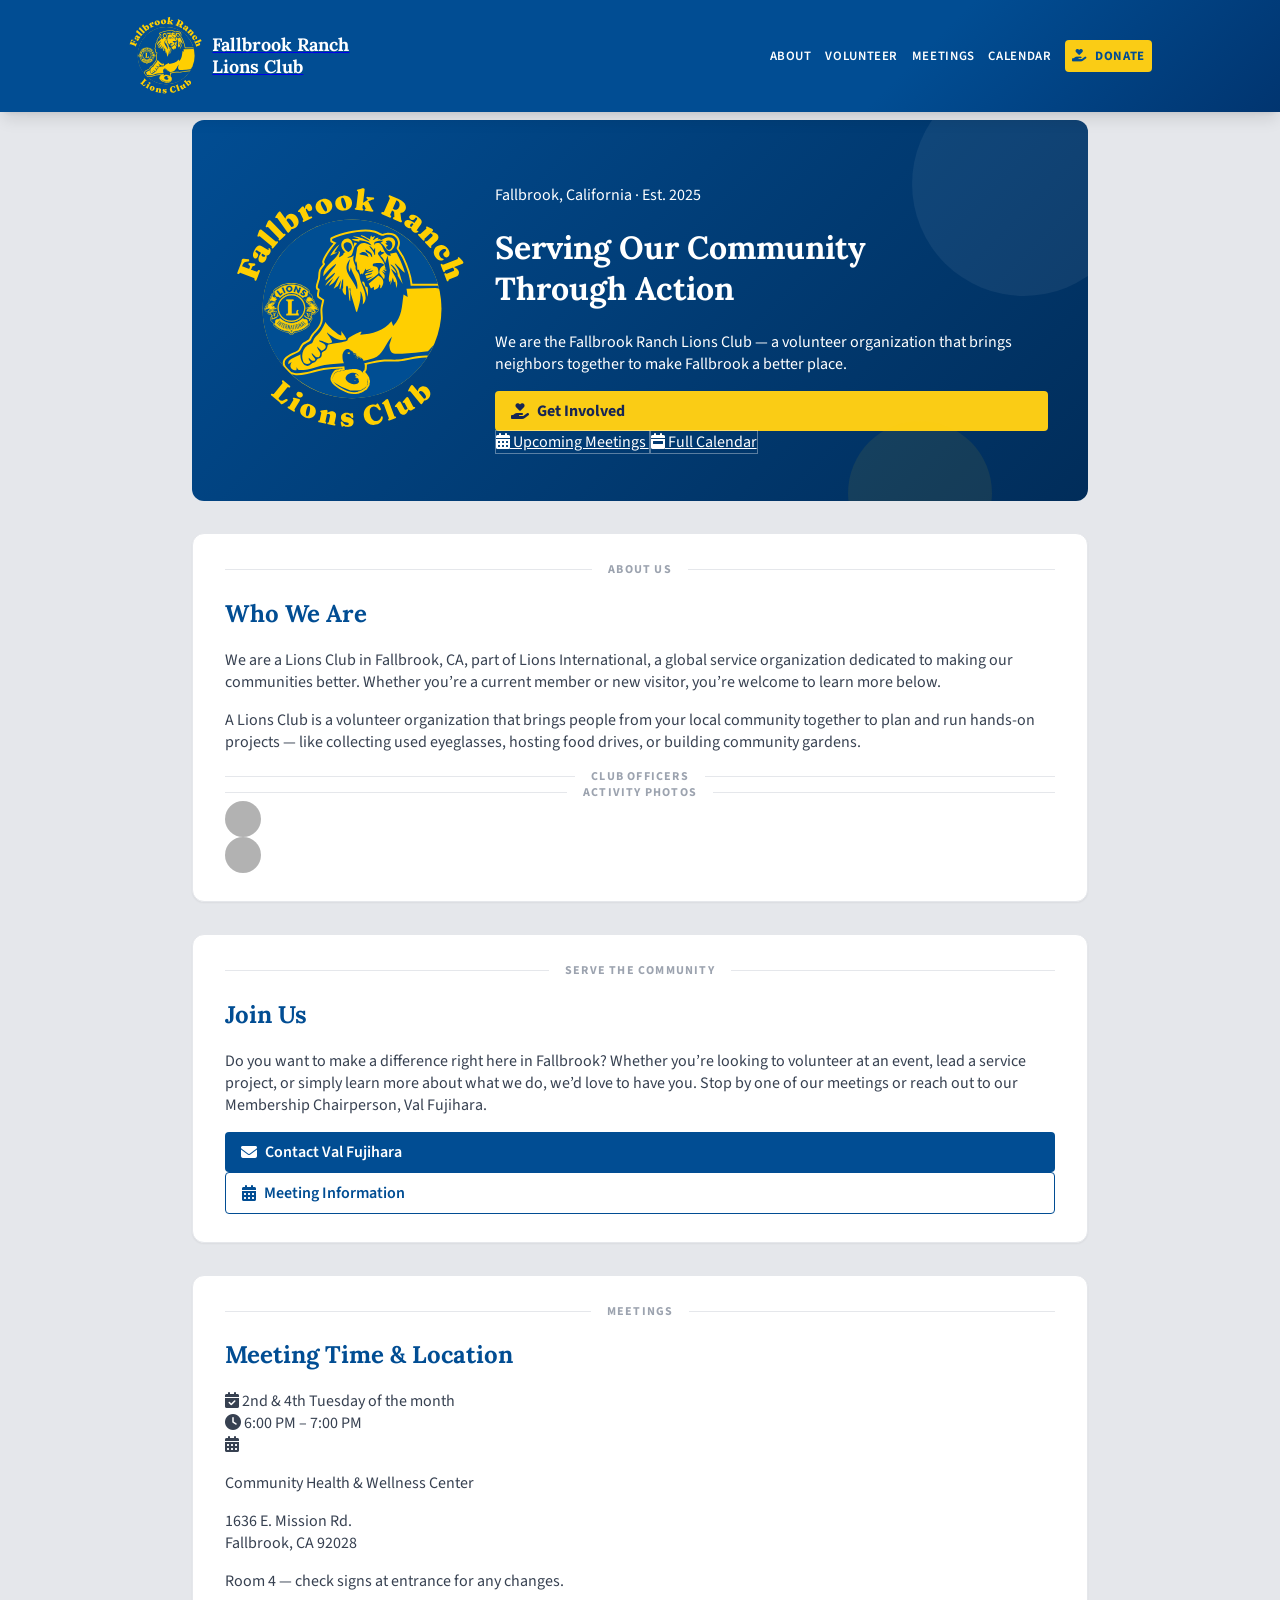
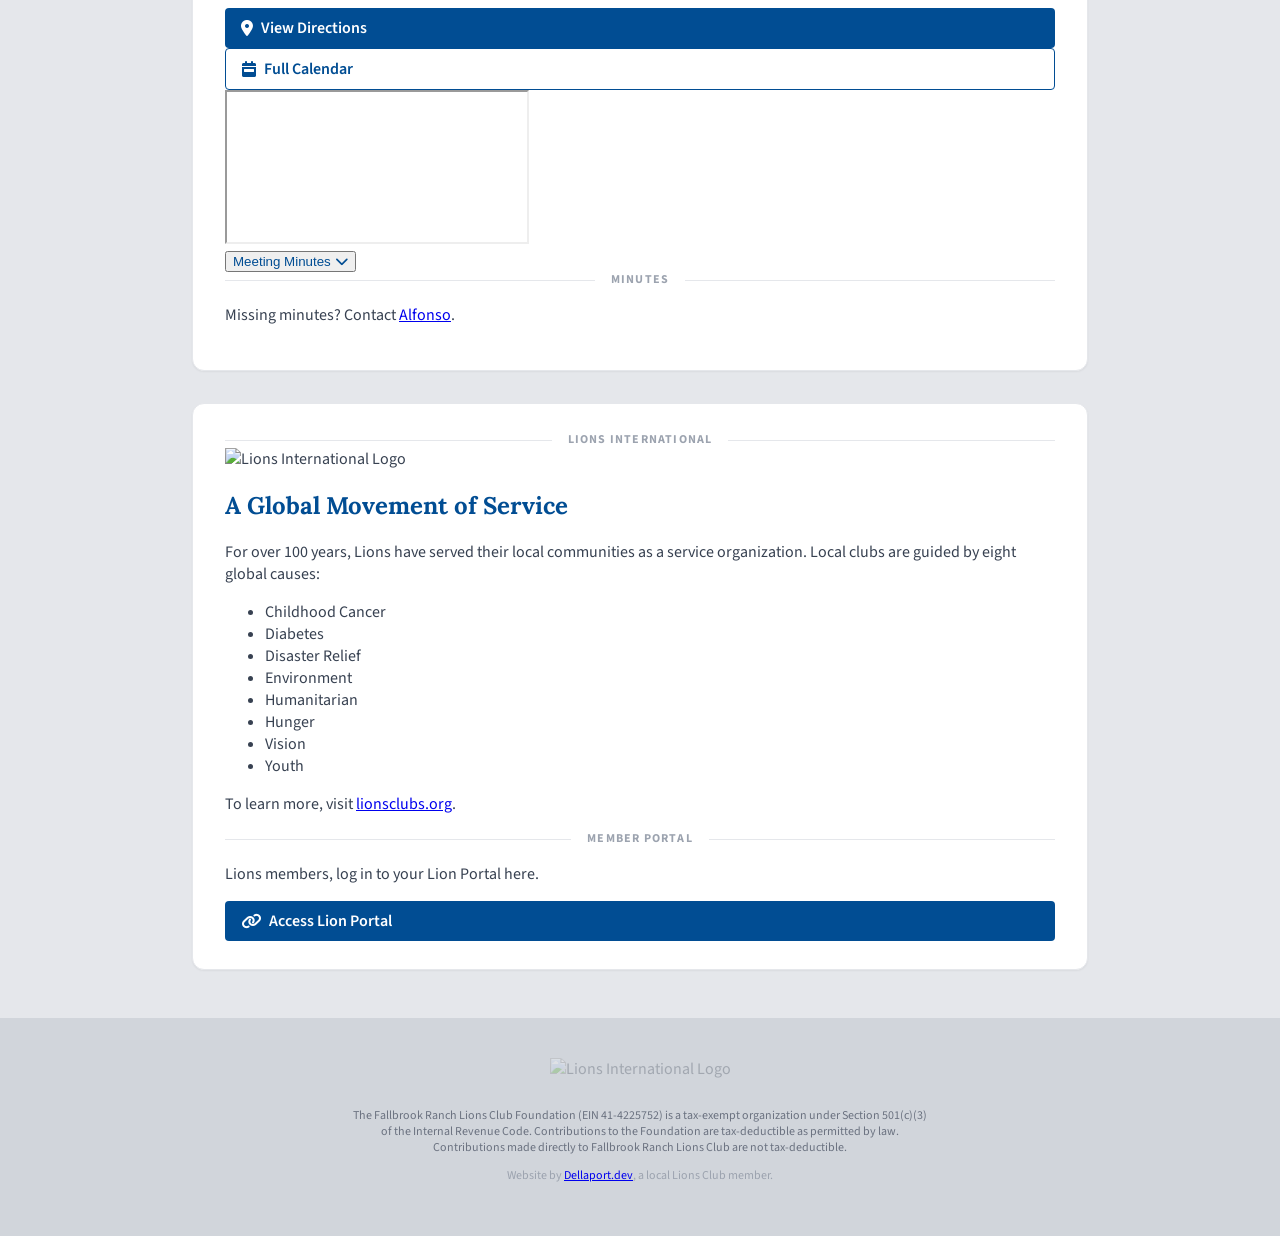
==== index.html @ a1991b21 "Fixing issue with officers and adding our logo" ====
<!DOCTYPE html>
<html lang="en">

<head>
	<meta charset="UTF-8">
	<meta name="viewport" content="width=device-width, initial-scale=1.0">

	<title>Fallbrook Ranch Lions Club</title>
	<meta name="description"
		content="The Fallbrook Ranch Lions Club is a volunteer organization local to Fallbrook, CA and a part of Lions International.">
	<meta name="author" content="Fallbrook Ranch Lions Club">

	<meta property="og:title" content="Fallbrook Ranch Lions Club">
	<meta property="og:description"
		content="The Fallbrook Ranch Lions Club is a volunteer organization local to Fallbrook, CA and a part of Lions International.">
	<meta property="og:image" content="https://fallbrooklions.org/images/logo/lionlogo_1500.png">
	<meta property="og:url" content="https://fallbrooklions.org">
	<meta property="og:type" content="website">

	<meta name="twitter:card" content="summary_large_image">
	<meta name="twitter:title" content="Fallbrook Ranch Lions Club">
	<meta name="twitter:description"
		content="The Fallbrook Ranch Lions Club is a volunteer organization local to Fallbrook, CA and a part of Lions International.">
	<meta name="twitter:image" content="https://fallbrooklions.org/images/logo/lionlogo_1500.png">

	<script type="application/ld+json">
		{
			"@context":"https://schema.org",
			"@type":"Organization",
			"name":"Fallbrook Ranch Lions Club",
			"url":"https://fallbrooklions.org",
			"logo":"https://fallbrooklions.org/images/logo/lionlogo_1500.png"
		}
	</script>

	<link href="https://fallbrooklions.org/favicon.ico" rel="shortcut icon" type="image/x-icon" />

	<link rel="preload" href="./src/tailwind.min.css" as="style" />
	<link rel="stylesheet" href="./src/tailwind.min.css" media="all" />
	<link rel="stylesheet" href="./src/stylesheet.css" media="all" />

	<link rel="stylesheet" href="https://cdnjs.cloudflare.com/ajax/libs/font-awesome/6.6.0/css/all.min.css"
		integrity="sha512-Kc323vGBEqzTmouAECnVceyQqyqdsSiqLQISBL29aUW4U/M7pSPA/gEUZQqv1cwx4OnYxTxve5UMg5GT6L4JJg=="
		crossorigin="anonymous" referrerpolicy="no-referrer" />

	<link rel="preconnect" href="https://fonts.googleapis.com">
	<link rel="preconnect" href="https://fonts.gstatic.com" crossorigin>
	<link
		href="https://fonts.googleapis.com/css2?family=Lora:wght@600;700&family=Source+Sans+3:wght@400;600&display=swap"
		rel="stylesheet">

	<link rel="stylesheet" href="./src/swiper-bundle.min.css" />
	<script src="./src/swiper-bundle.min.js" defer></script>
	<script data-goatcounter="https://lionsclub.goatcounter.com/count" async src="https://gc.zgo.at/count.js"></script>


	<script src="./src/site.js" defer></script>
	<script src="./src/data.js" defer></script>
	<script src="./src/scripts.js" defer></script>
	<script>
		window.addEventListener('DOMContentLoaded', function () {
			if (typeof datesByYear !== 'undefined') {
				var future2026 = [
					"04-28", "05-12", "05-26", "06-09", "06-23",
					"07-14", "07-28", "08-11", "08-25",
					"09-08", "09-22", "10-13", "10-27", "11-17"
				];
				if (!datesByYear[2026]) datesByYear[2026] = [];
				future2026.forEach(function (d) {
					if (datesByYear[2026].indexOf(d) === -1) datesByYear[2026].push(d);
				});
				datesByYear[2026].sort();
				if (typeof renderNextMeetingDate === 'function') renderNextMeetingDate();
			}
		});
	</script>

</head>

<body class="site-body" id="top">
	<a href="#main" class="skip-link">Skip to main content</a>

	<!-- NAV -->
	<nav class="site-nav nav-gradient" role="navigation" aria-label="Main Navigation">
		<input type="checkbox" id="nav-check" />
		<div class="site-nav-inner">
			<div class="site-nav-row">
				<a href="./index.html#top" class="site-brand">
					<img src="./images/logo/FRLC AvocadoLion-blue and gold.svg" alt="Lions International Logo"
						class="site-brand-logo" fetchpriority="high" />
					<span class="brand-title">Fallbrook Ranch<br>Lions Club</span>
				</a>

				<label for="nav-check" class="nav-menu-button">
					<i class="fa-solid fa-bars text-xl"></i>
				</label>

				<ul class="nav-links">
					<li><a href="./index.html#about" class="nav-link">About</a></li>
					<li><a href="./index.html#volunteer" class="nav-link">Volunteer</a></li>
					<li><a href="./index.html#meetings" class="nav-link">Meetings</a></li>
					<li><a href="./calendar.html" class="nav-link">Calendar</a></li>
					<li>
						<a href="./donate.html" class="nav-donate">
							<i class="fa-solid fa-hand-holding-heart"></i> Donate
						</a>
					</li>
				</ul>
			</div>

			<!-- Mobile dropdown -->
			<div class="nav-mobile">
				<ul class="nav-mobile-list">
					<li><a href="./index.html#about" class="nav-mobile-link">About</a></li>
					<li><a href="./index.html#volunteer" class="nav-mobile-link">Volunteer</a></li>
					<li><a href="./index.html#meetings" class="nav-mobile-link">Meetings</a></li>
					<li><a href="./calendar.html" class="nav-mobile-link">Calendar</a></li>
					<li>
						<a href="./donate.html" class="nav-donate nav-donate-mobile">
							<i class="fa-solid fa-hand-holding-heart"></i> Donate
						</a>
					</li>
				</ul>
			</div>
		</div>
	</nav>


	<main id="main" class="home-main" role="main" tabindex="-1">
		<div class="page-shell">

			<!-- Dynamic announcements -->
			<div id="announcements"></div>

			<!-- HERO -->
			<div class="home-hero-panel hero-gradient">
				<div class="hero-circle"></div>
				<div class="hero-circle-sm"></div>
				<img src="./images/logo/FRLC AvocadoLion-blue and gold.svg" alt="Fallbrook Ranch Lions Club Logo" class="opacity-90 relative z-10" style="max-height:250px;"/>
				<div class="relative z-10">
					<p class="text-xs font-bold uppercase tracking-widest text-white mb-2">Fallbrook, California
						&middot; Est. 2025</p>
					<h1 class="text-3xl md:text-4xl font-bold text-white leading-tight mb-3">Serving Our
						Community<br>Through Action</h1>
					<p class="text-blue-200 text-md leading-relaxed max-w-sm mx-auto md:mx-0">We are the Fallbrook Ranch
						Lions Club &mdash; a volunteer organization that brings neighbors together to make Fallbrook a
						better place.</p>
					<div class="flex flex-wrap justify-center md:justify-start gap-3 mt-6">
						<a href="#volunteer" class="btn-primary">
							<i class="fa-solid fa-hand-holding-heart"></i> Get Involved
						</a>
						<a href="#meetings"
							class="btn-ghost inline-flex items-center gap-2 bg-transparent text-md font-semibold px-4 py-2 rounded transition-colors">
							<i class="fa-solid fa-calendar-days"></i> Upcoming Meetings
						</a>
						<a href="./calendar.html"
							class="btn-ghost inline-flex items-center gap-2 bg-transparent text-md font-semibold px-4 py-2 rounded transition-colors">
							<i class="fa-solid fa-calendar-week"></i> Full Calendar
						</a>
					</div>
				</div>
			</div>

			<!-- ABOUT -->
			<section id="about" class="section-card" aria-label="About the Fallbrook Ranch Lions Club">
				<div class="divider mb-5"><span class="divider-label">About Us</span></div>

				<h2 class="text-2xl font-bold text-navy mb-3">Who We Are</h2>
				<p class="text-md leading-relaxed text-gray-600 mb-3 text-md">We are a Lions Club in Fallbrook, CA, part
					of Lions International, a global service organization dedicated to making our communities better.
					Whether you&rsquo;re a current member or new visitor, you&rsquo;re welcome to learn more below.</p>
				<p class="text-md leading-relaxed text-gray-600 text-md">A Lions Club is a volunteer organization that
					brings people from your local community together to plan and run hands-on projects &mdash; like
					collecting used eyeglasses, hosting food drives, or building community gardens.</p>

				<div class="divider mt-8 mb-5"><span class="divider-label">Club Officers</span></div>
				<div class="grid grid-cols-2 sm:grid-cols-3 gap-4" id="members"></div>

				<div class="divider mt-8 mb-5"><span class="divider-label">Activity Photos</span></div>
				<section id="gallery" class="relative">
					<div class="mx-4">
						<div class="swiper-container relative rounded-lg overflow-hidden bg-gray-900">
							<div class="swiper-wrapper" id="activity-photos"></div>
							<div class="swiper-button-prev" aria-label="Previous slide"></div>
							<div class="swiper-button-next" aria-label="Next slide"></div>
						</div>
						<div class="swiper-pagination py-3"></div>
					</div>
				</section>
			</section>

			<!-- VOLUNTEER -->
			<section id="volunteer" class="section-card" aria-label="Join our community, or seek ways to volunteer">
				<div class="divider mb-5"><span class="divider-label">Serve the Community</span></div>

				<h2 class="text-2xl font-bold text-navy mb-3">Join Us</h2>
				<p class="text-md leading-relaxed text-gray-600 mb-5">Do you want to make a difference right here in
					Fallbrook? Whether you&rsquo;re looking to volunteer at an event, lead a service project, or simply
					learn more about what we do, we&rsquo;d love to have you. Stop by one of our meetings or reach out
					to our Membership Chairperson, Val Fujihara.</p>

				<div class="flex flex-wrap gap-3">
					<a onclick="mailTo('Val Fujihara')" href="#" class="btn-navy site-link-button">
						<i class="fa-solid fa-envelope"></i> Contact Val Fujihara
					</a>
					<a href="#meetings" class="btn-outline-navy">
						<i class="fa-solid fa-calendar-days"></i> Meeting Information
					</a>
				</div>
			</section>

			<!-- MEETINGS -->
			<section id="meetings" class="section-card" aria-label="Meeting time, location, and minutes">
				<div class="divider mb-5"><span class="divider-label">Meetings</span></div>

				<h2 class="text-2xl font-bold text-navy mb-4">Meeting Time &amp; Location</h2>

				<div id="meeting-notices"></div>

				<div class="flex flex-col sm:flex-row sm:flex-wrap gap-3 sm:gap-5 mb-6 text-md text-gray-700">
					<div class="flex items-center gap-2">
						<i class="fa-solid fa-calendar-check text-blue-900"></i>
						<span class="font-medium">2nd &amp; 4th Tuesday of the month</span>
					</div>
					<div class="flex items-center gap-2">
						<i class="fa-solid fa-clock text-blue-900"></i>
						<span>6:00 PM &ndash; 7:00 PM</span>
					</div>
					<!-- next-meeting: script writes two lines with <br>, so give it its own block -->
					<div class="flex items-start gap-2 font-semibold text-red-700">
						<i class="fa-solid fa-calendar-days text-red-500 mt-0.5"></i>
						<span id="next-meeting"></span>
					</div>
				</div>

				<div class="grid grid-cols-1 md:grid-cols-2 gap-6">
					<div>
						<p class="font-semibold text-gray-800 mb-1">Community Health &amp; Wellness Center</p>
						<p class="text-md text-gray-500 leading-relaxed">1636 E. Mission Rd.<br>Fallbrook, CA 92028</p>
						<p class="text-xs text-gray-400 mt-1 mb-3">Room 4 &mdash; check signs at entrance for any
							changes.</p>
						<div class="flex flex-wrap gap-2">
							<a href="https://maps.app.goo.gl/Akk6pw1LT7Rgi8pY7" class="btn-navy">
								<i class="fa-solid fa-map-marker-alt"></i> View Directions
							</a>
							<a href="./calendar.html" class="btn-outline-navy">
								<i class="fa-solid fa-calendar-week"></i> Full Calendar
							</a>
						</div>
					</div>
					<div class="rounded-lg overflow-hidden border border-gray-200">
						<iframe
							src="https://www.google.com/maps/embed?pb=!1m18!1m12!1m3!1d3331.3150181608535!2d-117.23156488789806!3d33.38894475235047!2m3!1f0!2f0!3f0!3m2!1i1024!2i768!4f13.1!3m3!1m2!1s0x80dc7f760613f4ff%3A0x7d20d9992c2e1137!2sFRHD%20-%20Community%20Health%20%26%20Wellness%20Center!5e0!3m2!1sen!2sus!4v1732656737611!5m2!1sen!2sus"
							class="w-full h-44 md:h-40" allowfullscreen loading="lazy"></iframe>
					</div>
				</div>

				<button id="minutes-toggle" type="button"
					class="w-full flex items-center justify-between px-4 py-3 bg-gray-50 hover:bg-gray-100 rounded-lg border border-gray-200 mt-6 text-md font-semibold text-navy transition-colors">
					<span>Meeting Minutes</span>
					<i id="minutes-chevron" class="fa-solid fa-chevron-down transition-transform"></i>
				</button>

				<div id="minutes-panel" class="max-h-0 overflow-hidden transition-[max-height] duration-300">
					<div class="divider mt-6 mb-4"><span class="divider-label">Minutes</span></div>
					<div id="minutes-tabs" class="flex gap-2 border-b border-gray-200 mb-4"></div>
					<div id="minutes-panels"></div>
					<p class="text-xs text-gray-400 mt-4">
						Missing minutes? Contact <a onclick="mailTo('Alfonso Ramos')" href="#"
							class="text-blue-700 underline">Alfonso</a>.
					</p>
				</div>
			</section>

			<!-- LIONS INTERNATIONAL -->
			<section id="lci" class="section-card" aria-label="More information about Lions International">
				<div class="divider mb-5"><span class="divider-label">Lions International</span></div>

				<div class="flex flex-col md:flex-row gap-8 items-start">
					<img src="https://fallbrooklions.org/images/logo/lionlogo_1500.png" alt="Lions International Logo"
						class="h-36 w-auto flex-shrink-0 hidden md:block opacity-80" />
					<div>
						<h2 class="text-2xl font-bold text-navy mb-3">A Global Movement of Service</h2>
						<p class="text-md leading-relaxed text-gray-600 mb-4">For over 100 years, Lions have served
							their local communities as a service organization. Local clubs are guided by eight global
							causes:</p>
						<ul class="grid grid-cols-2 gap-x-6 gap-y-1 text-md text-gray-600 list-disc pl-5">
							<li>Childhood Cancer</li>
							<li>Diabetes</li>
							<li>Disaster Relief</li>
							<li>Environment</li>
							<li>Humanitarian</li>
							<li>Hunger</li>
							<li>Vision</li>
							<li>Youth</li>
						</ul>
						<p class="text-md text-gray-500 mt-4">To learn more, visit <a href="https://lionsclubs.org"
								target="_blank" class="text-blue-700 underline font-semibold">lionsclubs.org</a>.</p>
					</div>
				</div>

				<div class="divider mt-8 mb-5"><span class="divider-label">Member Portal</span></div>

				<p class="text-md text-gray-600 mb-4">Lions members, log in to your Lion Portal here.</p>
				<a href="https://lionsinternational.my.site.com/" target="_blank" class="btn-navy site-link-button">
					<i class="fa-solid fa-link"></i> Access Lion Portal
				</a>
			</section>

		</div>
	</main>

	<footer class="site-footer">
		<div class="site-footer-inner">
			<img src="https://fallbrooklions.org/images/logo/lionlogo_1500.png" alt="Lions International Logo"
				class="site-footer-logo" />
			<p class="site-footer-text">The Fallbrook Ranch Lions Club Foundation (EIN 41-4225752) is a tax-exempt
				organization under Section 501(c)(3) of the Internal Revenue Code. Contributions to the Foundation are
				tax-deductible as permitted by law. Contributions made directly to Fallbrook Ranch Lions Club are not
				tax-deductible.</p>
			<p class="site-footer-credit">Website by <a href="https://dellaport.dev" target="_blank"
					class="underline">Dellaport.dev</a>, a local Lions Club member.</p>
		</div>
	</footer>
</body>

</html>
---- src/stylesheet.css ----
:root {
	--navy: #014d93;
	--navy-dark: #013d78;
	--navy-deep: #012d5a;
	--navy-nav: #013570;
	--gold-soft: #ffcc00;
}

html {
	scroll-behavior: smooth;
	scroll-padding-top: 9rem;
}

@media (min-width: 768px) {
	html { scroll-padding-top: 5.5rem; }
}

body {
	font-family: 'Source Sans 3', sans-serif;
}

h1,
h2,
h3,
h4,
.brand-title {
	font-family: 'Lora', serif;
}


.site-body {
	margin: 0;
	background: #e5e7eb;
	color: #374151;
}

.skip-link {
	position: absolute;
	width: 1px;
	height: 1px;
	padding: 0;
	margin: -1px;
	overflow: hidden;
	clip: rect(0, 0, 0, 0);
	white-space: nowrap;
	border-width: 0;
}

.skip-link:focus {
	position: static;
	width: auto;
	height: auto;
	margin: 0;
	overflow: visible;
	clip: auto;
	white-space: normal;
}

.site-nav {
	position: fixed;
	z-index: 20;
	width: 100%;
	box-shadow: 0 10px 15px -3px rgba(0, 0, 0, 0.1), 0 4px 6px -4px rgba(0, 0, 0, 0.1);
}

.site-nav-inner {
	max-width: 64rem;
	margin-left: auto;
	margin-right: auto;
	padding: 1rem;
}

.site-nav-row,
.site-brand,
.nav-donate,
.btn-primary,
.btn-navy,
.btn-outline-navy {
	display: flex;
	align-items: center;
}

.site-nav-row {
	justify-content: space-between;
}

.site-brand,
.nav-donate,
.btn-primary,
.btn-navy,
.btn-outline-navy {
	gap: 0.5rem;
}

.site-brand-logo {
	height: 2.5rem;
	flex-shrink: 0;
}

.brand-title {
	font-size: 1.125rem;
	font-weight: 700;
	line-height: 1.25;
}

.nav-menu-button {
	cursor: pointer;
	user-select: none;
	padding: 0.5rem;
	color: #fff;
}

.nav-link,
.nav-mobile-link {
	color: #fff;
	text-decoration: none;
	transition: color 150ms ease;
}

.nav-link:hover,
.nav-mobile-link:hover {
	color: #fde047;
}

.nav-link-active,
.nav-mobile-link-active {
	color: #fde047;
	text-decoration: none;
}

.nav-mobile-list {
	display: flex;
	flex-direction: column;
	gap: 0.25rem;
	padding-top: 0.5rem;
	padding-bottom: 0.25rem;
	padding-left: 0;
	margin: 0;
	list-style: none;
	font-size: 0.875rem;
	font-weight: 600;
	text-transform: uppercase;
	letter-spacing: 0.025em;
}

.nav-mobile-link,
.nav-mobile-link-active {
	display: block;
	padding-top: 0.25rem;
	padding-bottom: 0.25rem;
}

.page-main {
	padding-top: 7rem;
	padding-bottom: 2.5rem;
}

.home-main {
	padding-top: 4rem;
	padding-bottom: 2rem;
}

.page-shell,
.page-shell-wide {
	margin-left: auto;
	margin-right: auto;
	padding-left: 1rem;
	padding-right: 1rem;
	margin-top:1.5rem;
}

.page-shell {
	max-width: 56rem;
}

.page-shell-wide {
	max-width: 84rem;
}

.page-shell > * + *,
.page-shell-wide > * + * {
	margin-top: 2rem;
}

.hero-panel,
.home-hero-panel {
	position: relative;
	overflow: hidden;
	border-radius: 0.75rem;
	padding: 2.5rem 1.5rem;
	color: #fff;
}

.home-hero-panel {
	display: flex;
	flex-direction: column;
	align-items: center;
	gap: 1.5rem;
	text-align: center;
}

.hero-kicker {
	margin-bottom: 0.5rem;
	font-size: 0.75rem;
	font-weight: 700;
	line-height: 1rem;
	text-transform: uppercase;
	letter-spacing: 0.1em;
	color: #bfdbfe;
}

.hero-title {
	margin-bottom: 0.75rem;
	font-size: 1.875rem;
	line-height: 2.25rem;
	font-weight: 700;
	color: #fff;
}

.hero-copy {
	max-width: 48rem;
	font-size: 1.125rem;
	line-height: 1.75rem;
	color: #dbeafe;
}

.section-card,
.section-card-compact {
	border-radius: 0.75rem;
	border: 1px solid #e5e7eb;
	background: #fff;
	box-shadow: 0 1px 2px 0 rgba(0, 0, 0, 0.05);
}

.section-card {
	padding: 1.75rem 1.5rem;
}

.section-card-compact {
	padding: 1.5rem;
}

.divider {
	display: flex;
	align-items: center;
	gap: 1rem;
}

.divider-label {
	white-space: nowrap;
	font-size: 0.75rem;
	font-weight: 700;
	line-height: 1rem;
	text-transform: uppercase;
	letter-spacing: 0.1em;
	color: #9ca3af;
}

.btn-primary,
.btn-navy,
.btn-outline-navy {
	border-radius: 0.25rem;
	padding: 0.5rem 1rem;
	font-size: 1rem;
	font-weight: 600;
	line-height: 1.5rem;
	text-decoration: none;
	transition: background-color 150ms ease, color 150ms ease, opacity 150ms ease;
}

.btn-primary {
	background: #facc15;
	color: #172554;
	font-weight: 700;
}

.btn-primary:hover {
	background: #fde047;
}

.btn-navy {
	background: var(--navy);
	color: #fff;
}

.btn-outline-navy {
	border: 1px solid var(--navy);
	color: var(--navy);
}

.btn-outline-navy:hover {
	background: var(--navy);
	color: #fff;
}

.donation-grid {
	display: grid;
	grid-template-columns: 1fr;
	gap: 1rem;
}

.donation-card {
	border-radius: 0.5rem;
	border: 1px solid #e5e7eb;
	background: #f9fafb;
	padding: 1.25rem;
}

.donation-icon {
	margin-bottom: 0.75rem;
	font-size: 1.5rem;
	line-height: 2rem;
	color: #eab308;
}

.tax-note-card {
	border-radius: 0.75rem;
	border: 1px solid #fde68a;
	background: #fefce8;
	padding: 1.5rem;
	box-shadow: 0 1px 2px 0 rgba(0, 0, 0, 0.05);
}

.event-card {
	border-radius: 0.75rem;
	border: 1px solid #e5e7eb;
	background: #fff;
	padding: 1.25rem;
	box-shadow: 0 1px 2px 0 rgba(0, 0, 0, 0.05);
}

.site-footer {
	margin-top: 1rem;
	background: #d1d5db;
	padding-top: 2.5rem;
	padding-bottom: 2.5rem;
}

.site-footer-inner {
	max-width: 56rem;
	margin-left: auto;
	margin-right: auto;
	padding-left: 1rem;
	padding-right: 1rem;
	text-align: center;
}

.site-footer-logo {
	height: 2rem;
	margin-left: auto;
	margin-right: auto;
	margin-bottom: 1rem;
	opacity: 0.3;
}

.site-footer-text {
	max-width: 36rem;
	margin-left: auto;
	margin-right: auto;
	margin-bottom: 0.75rem;
	font-size: 0.75rem;
	line-height: 1rem;
	color: #6b7280;
}

.site-footer-credit {
	font-size: 0.75rem;
	line-height: 1rem;
	color: #9ca3af;
}

@media (max-width: 640px) {

	.page-shell,
	.page-shell-wide {
		padding-left: 0.5rem;
		padding-right: 0.5rem;
	}

	.section-card-compact {
		padding: 1rem 0.5rem;
	}
}

@media (min-width: 768px) {
	.site-brand-logo { height: 5rem; }
	.home-main { padding-top: 6rem; }

	.hero-panel,
	.home-hero-panel {
		padding: 3rem 2.5rem;
	}

	.home-hero-panel {
		flex-direction: row;
		/* gap: 2.5rem; */
		margin-top:1rem;
		text-align: left;
	}

	.hero-title {
		font-size: 2.25rem;
		line-height: 2.5rem;
	}

	.section-card { padding-left: 2rem; padding-right: 2rem; }
	.section-card-compact { padding-left: 2rem; padding-right: 2rem; }
	.tax-note-card { padding-left: 2rem; padding-right: 2rem; }
	.donation-grid { grid-template-columns: repeat(3, minmax(0, 1fr)); }
}

@media (min-width: 1280px) {
	.calendar-grid-wrap { grid-template-columns: repeat(2, minmax(0, 1fr)); }
}

.bg-navy { background-color: var(--navy); }
.text-navy { color: var(--navy); }
.border-navy { border-color: var(--navy); }
.hover-bg-navy:hover { background-color: var(--navy-dark); }

.nav-gradient {
	background: linear-gradient(135deg, var(--navy) 70%, var(--navy-nav) 100%);
}

.hero-gradient {
	background: linear-gradient(135deg, var(--navy) 0%, var(--navy-deep) 100%);
}

.hero-circle,
.hero-circle-sm {
	position: absolute;
	border-radius: 9999px;
	pointer-events: none;
}

.hero-circle {
	right: -3rem;
	top: -3rem;
	width: 14rem;
	height: 14rem;
	background: rgba(255, 255, 255, 0.06);
}

.hero-circle-sm {
	right: 6rem;
	bottom: -4rem;
	width: 9rem;
	height: 9rem;
	background: rgba(255, 204, 0, 0.08);
}

.btn-ghost {
	border: 1.5px solid rgba(255, 255, 255, 0.35);
	color: #fff;
}

.btn-ghost:hover {
	background: rgba(255, 255, 255, 0.15);
	border-color: #fff;
}

.divider::before,
.divider::after {
	content: '';
	flex: 1;
	height: 1px;
	background: #e5e7eb;
}

#nav-check {
	display: none;
}

.nav-links,
.nav-mobile {
	display: none;
}

#nav-check:checked ~ div .nav-mobile {
	display: block;
}

.nav-donate {
	color: var(--navy);
	padding: 0.45rem;
	background: #facc15;
	border-radius: 0.25rem;
	font-weight: 700;
	text-decoration: none;
	transition: background-color 150ms ease;
}

.nav-donate:hover {
	background: #fde047;
}

.nav-donate-mobile {
	margin-top: 0.25rem;
}

.brand-title {
	color: #fff;
}

.site-link-button {
	opacity: 1;
}

.site-link-button:hover {
	opacity: 0.85;
}

.calendar-month-grid {
	display: grid;
	grid-template-columns: repeat(7, minmax(0, 1fr));
}

.calendar-day {
	min-height: 6.5rem;
}

.calendar-chip {
	display: block;
	max-width: 100%;
	overflow: hidden;
	text-overflow: ellipsis;
	white-space: nowrap;
}

.calendar-year-select {
	min-width: 8rem;
}

.swiper-button-prev,
.swiper-button-next {
	color: #fff !important;
	background: rgba(0, 0, 0, 0.3);
	width: 2.25rem !important;
	height: 2.25rem !important;
	border-radius: 9999px;
}

.swiper-button-prev::after,
.swiper-button-next::after {
	font-size: 0.8rem !important;
}

.swiper-pagination-bullet-active {
	background: #f59e0b !important;
}

.swiper-pagination {
	position: relative !important;
}

.swiper-slide {
	height: auto;
}

.swiper-slide a {
	position: relative;
	display: flex;
	flex-direction: column;
}

.swiper-slide-img-wrap {
	position: relative;
	height: 380px;
	overflow: hidden;
	flex-shrink: 0;
}

.swiper-slide img {
	position: absolute;
	inset: 0;
	width: 100%;
	height: 100%;
	object-fit: cover;
	object-position: center 20%;
	border: none !important;
	transform: scale(1.15);
}

.swiper-slide p {
	flex-shrink: 0;
	background: rgba(0, 0, 0, 0.55);
	color: #fff;
	font-size: 1rem;
	padding: 0.5rem 0.75rem;
	text-align: center;
}

@keyframes pan-right {
	from { transform: scale(1.15) translateX(-4%); }
	to { transform: scale(1.15) translateX(4%); }
}

@keyframes pan-left {
	from { transform: scale(1.15) translateX(4%); }
	to { transform: scale(1.15) translateX(-4%); }
}

@keyframes pan-down {
	from { transform: scale(1.15) translateY(-4%); }
	to { transform: scale(1.15) translateY(4%); }
}

@keyframes pan-up {
	from { transform: scale(1.15) translateY(4%); }
	to { transform: scale(1.15) translateY(-4%); }
}

.swiper-slide:nth-child(4n+1) img { animation: pan-right 10s ease-in-out infinite alternate; }
.swiper-slide:nth-child(4n+2) img { animation: pan-left 10s ease-in-out infinite alternate; }
.swiper-slide:nth-child(4n+3) img { animation: pan-down 10s ease-in-out infinite alternate; }
.swiper-slide:nth-child(4n+4) img { animation: pan-up 10s ease-in-out infinite alternate; }

@media (min-width: 768px) {
	label[for="nav-check"] {
		display: none;
	}

	.nav-mobile {
		display: none !important;
	}

	.nav-links {
		display: flex;
		flex-direction: row;
		align-items: center;
		gap: 0.85rem;
		list-style: none;
		margin: 0;
		font-size: 0.8rem;
		font-weight: 600;
		text-transform: uppercase;
		letter-spacing: 0.05em;
	}
}

@media (max-width: 640px) {
	.calendar-day {
		min-height: 4.25rem;
		padding: 0.35rem !important;
	}

	.calendar-chip {
		font-size: 0.65rem;
		padding: 0.1rem 0.25rem !important;
	}

	.calendar-chip span {
		display: none;
	}
}
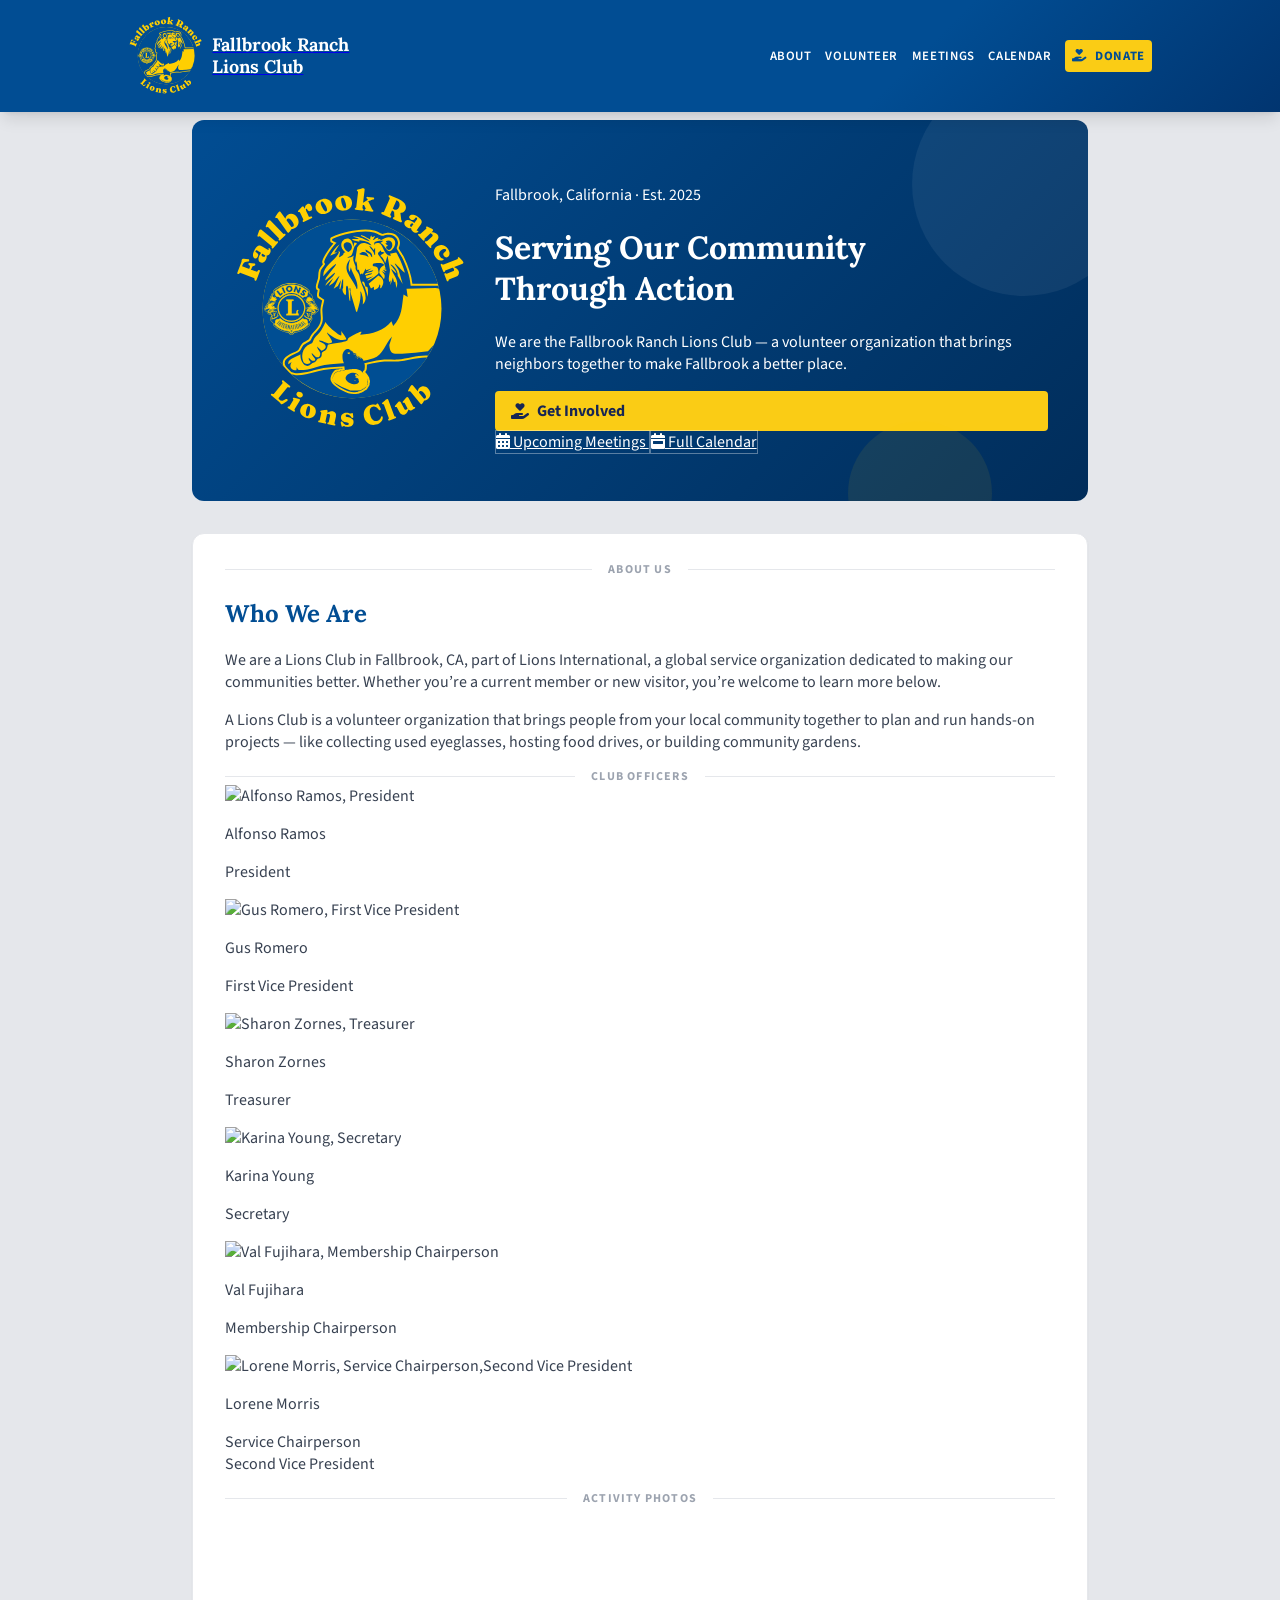
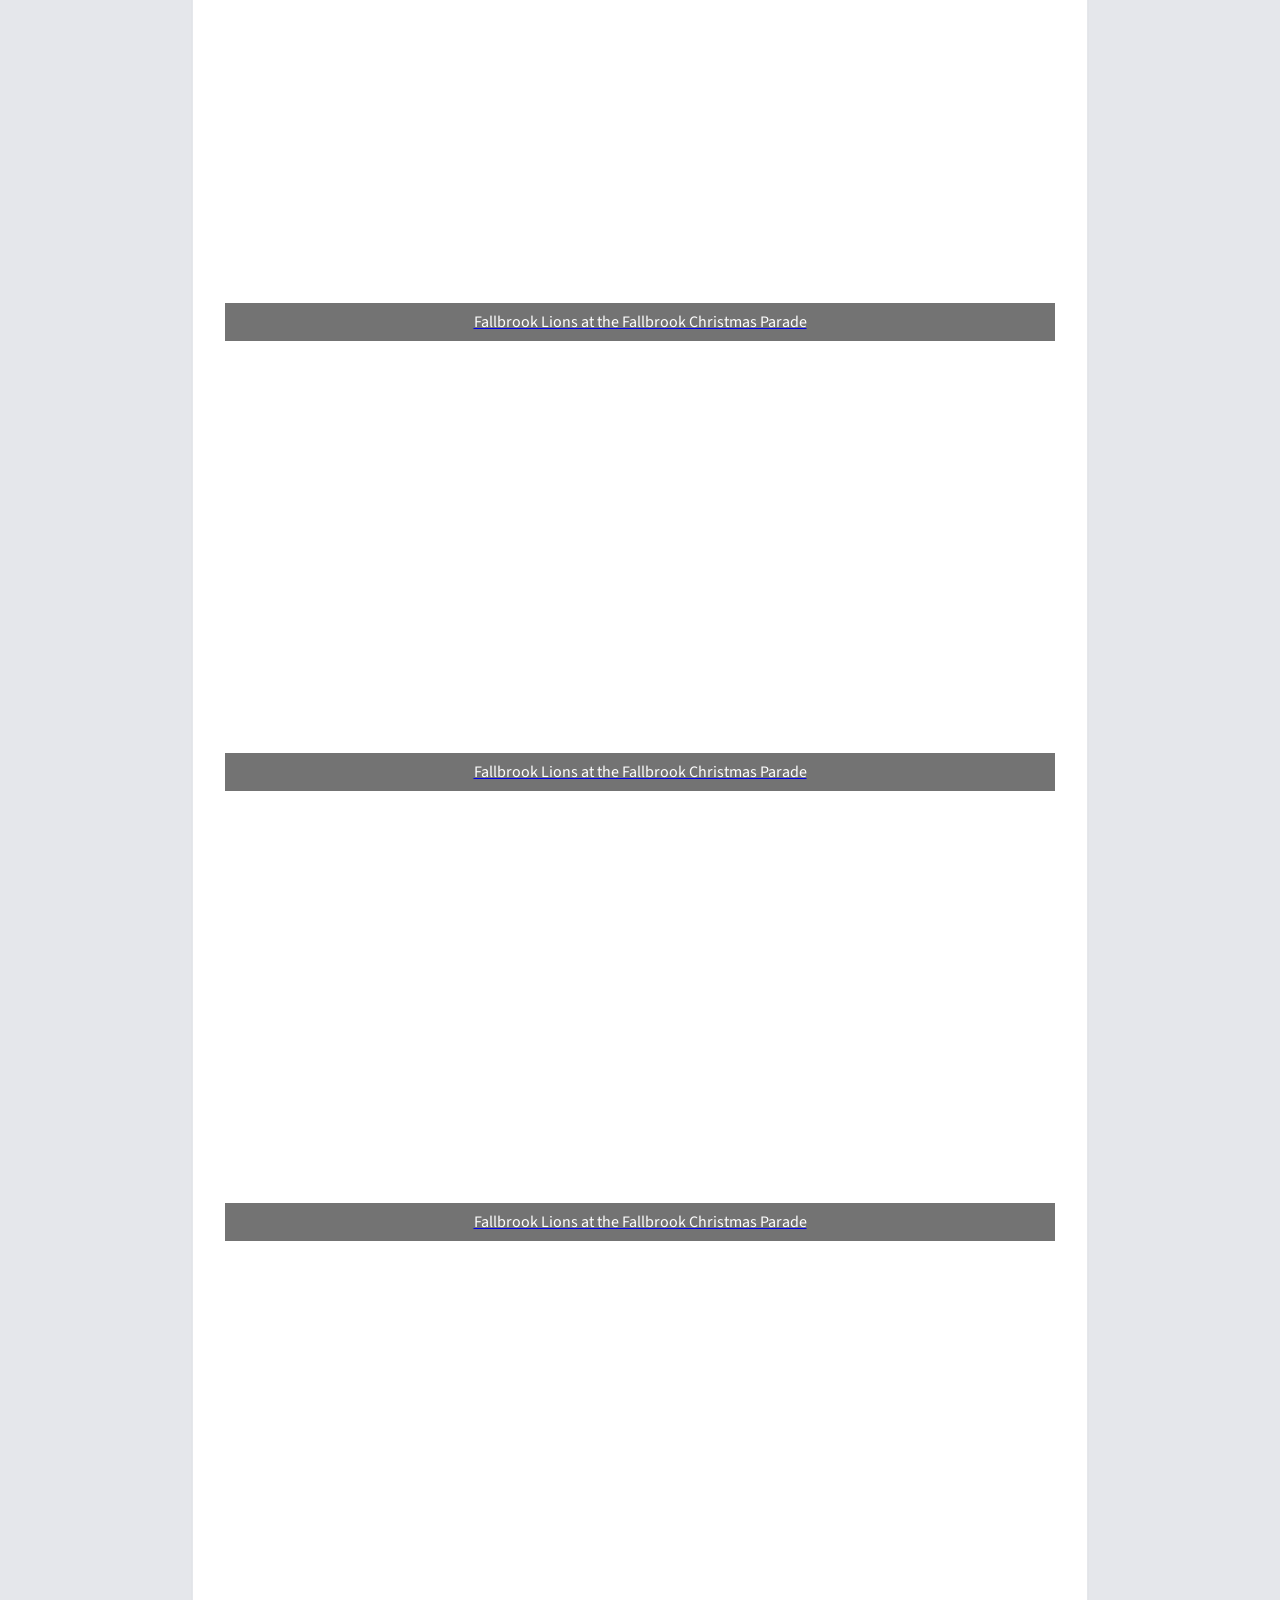
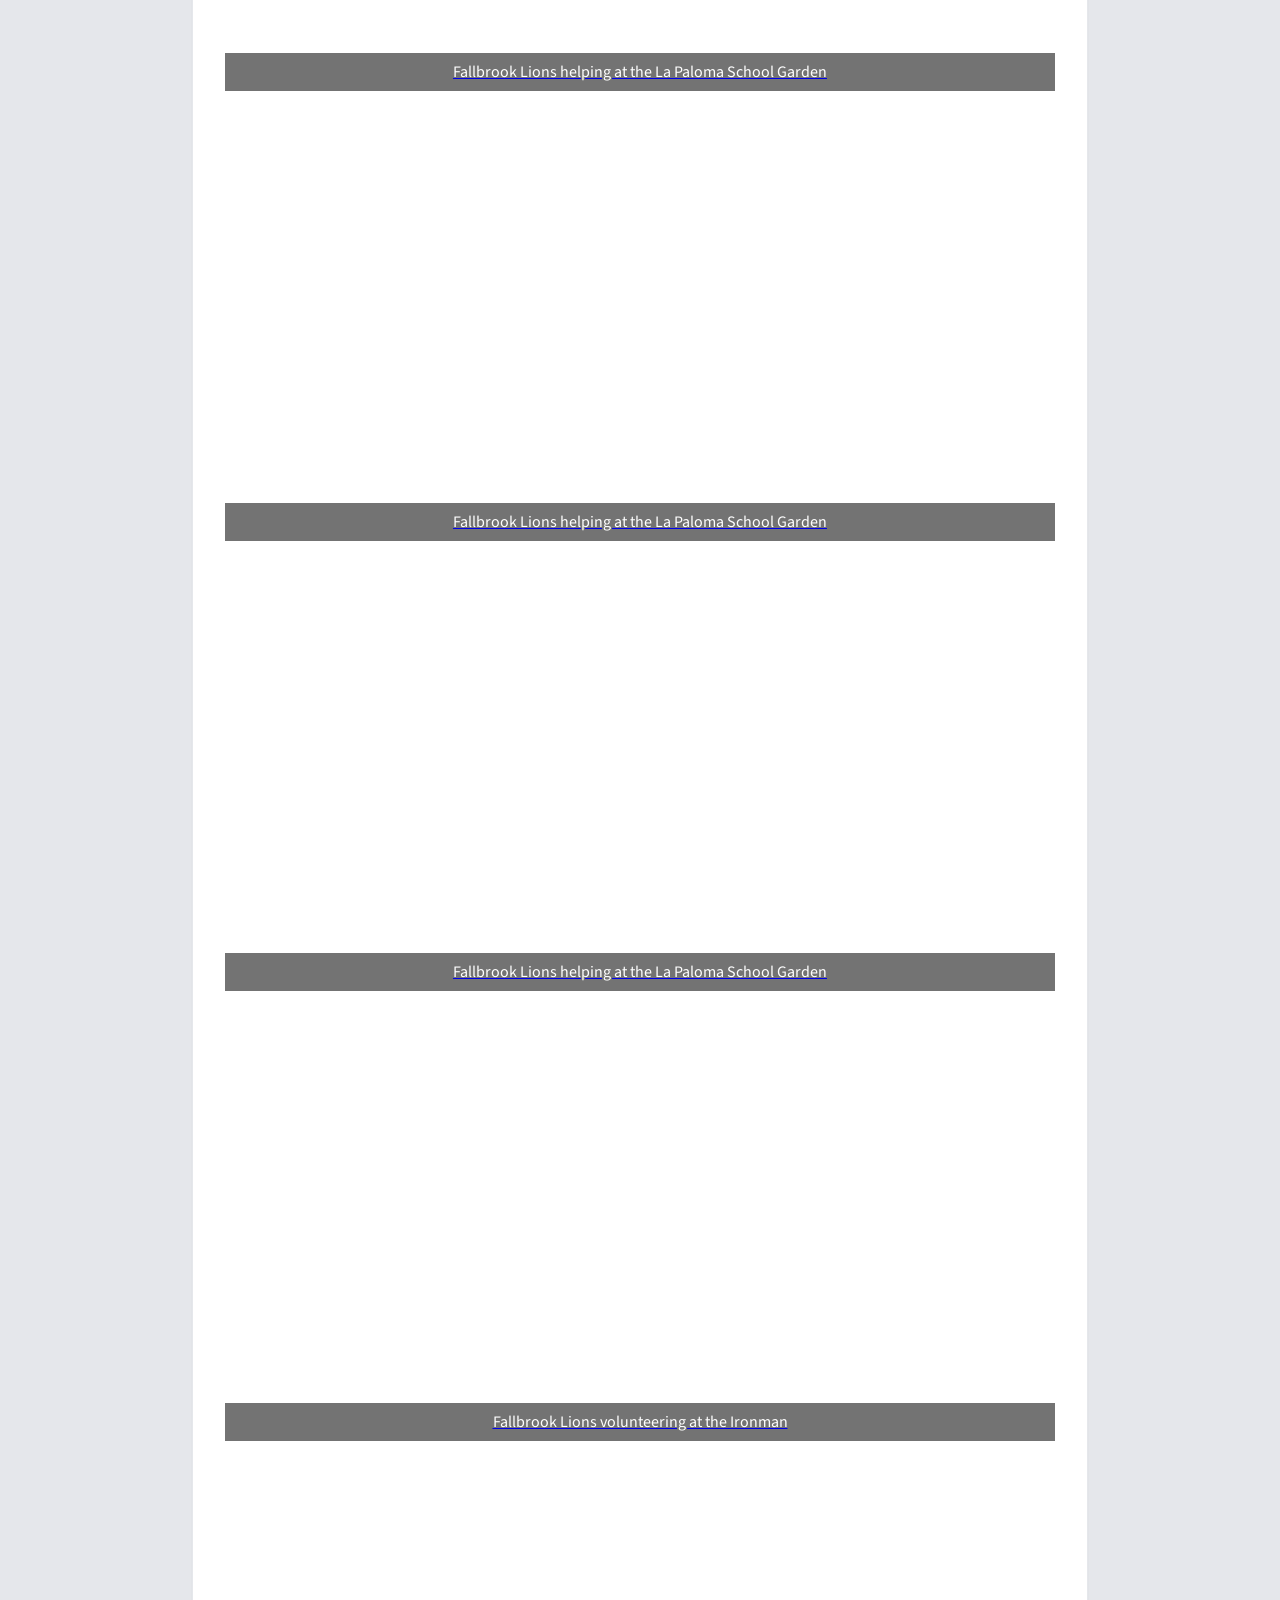
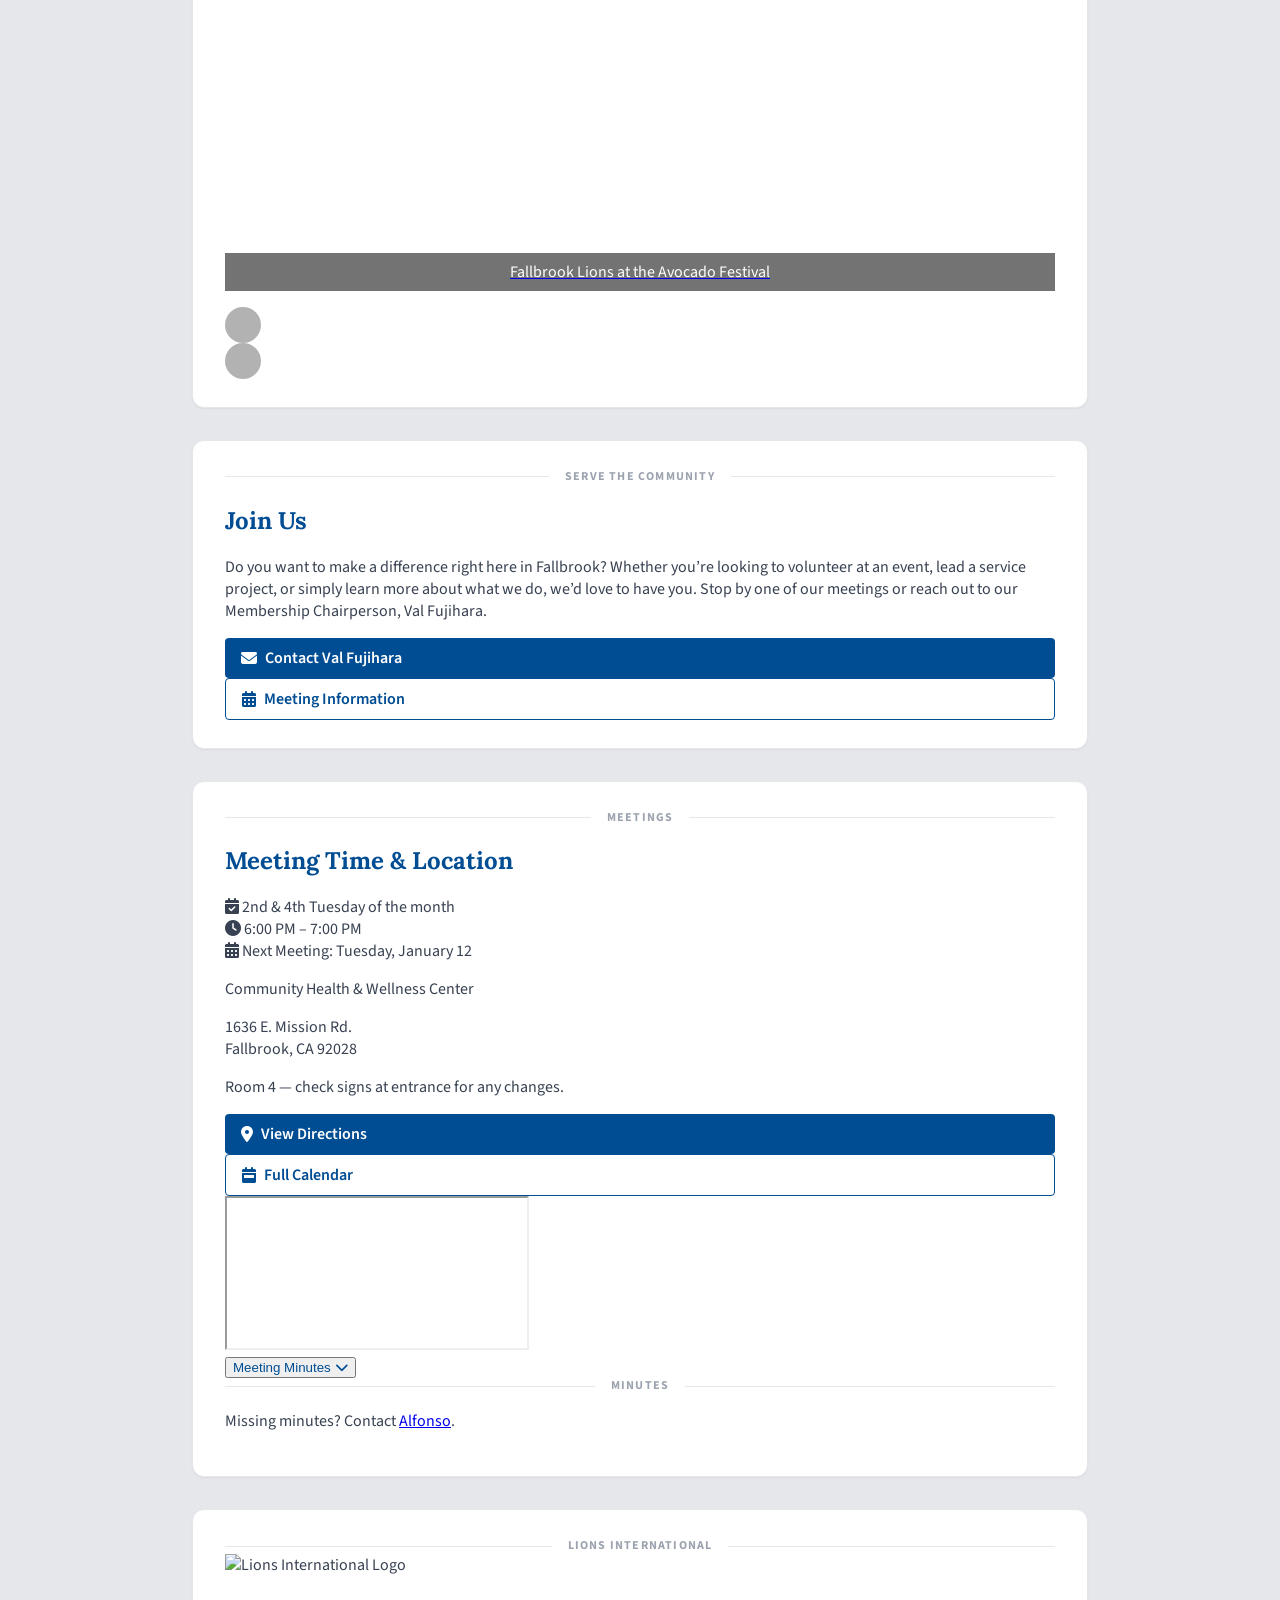
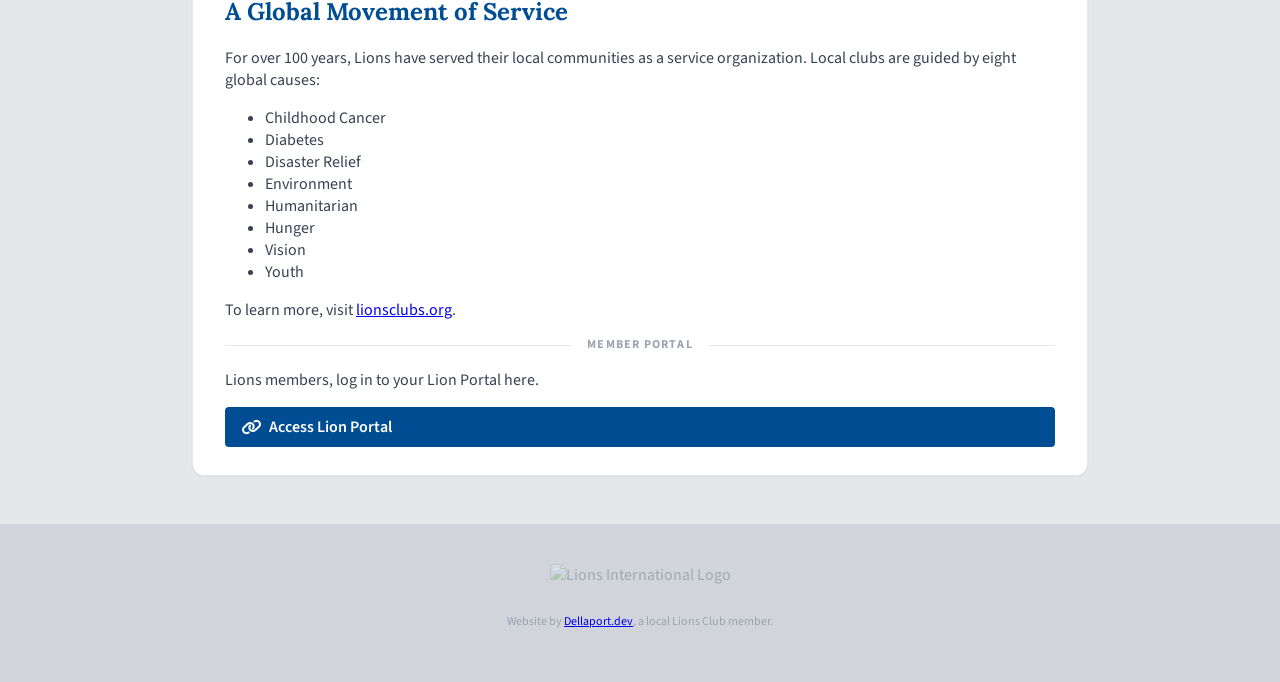
==== commit 26092fb4: "Updates for donate page" ====
--- a/index.html
+++ b/index.html
@@ -57,23 +57,6 @@
 	<script src="./src/site.js" defer></script>
 	<script src="./src/data.js" defer></script>
 	<script src="./src/scripts.js" defer></script>
-	<script>
-		window.addEventListener('DOMContentLoaded', function () {
-			if (typeof datesByYear !== 'undefined') {
-				var future2026 = [
-					"04-28", "05-12", "05-26", "06-09", "06-23",
-					"07-14", "07-28", "08-11", "08-25",
-					"09-08", "09-22", "10-13", "10-27", "11-17"
-				];
-				if (!datesByYear[2026]) datesByYear[2026] = [];
-				future2026.forEach(function (d) {
-					if (datesByYear[2026].indexOf(d) === -1) datesByYear[2026].push(d);
-				});
-				datesByYear[2026].sort();
-				if (typeof renderNextMeetingDate === 'function') renderNextMeetingDate();
-			}
-		});
-	</script>
 
 </head>
 
@@ -314,10 +297,6 @@
 		<div class="site-footer-inner">
 			<img src="https://fallbrooklions.org/images/logo/lionlogo_1500.png" alt="Lions International Logo"
 				class="site-footer-logo" />
-			<p class="site-footer-text">The Fallbrook Ranch Lions Club Foundation (EIN 41-4225752) is a tax-exempt
-				organization under Section 501(c)(3) of the Internal Revenue Code. Contributions to the Foundation are
-				tax-deductible as permitted by law. Contributions made directly to Fallbrook Ranch Lions Club are not
-				tax-deductible.</p>
 			<p class="site-footer-credit">Website by <a href="https://dellaport.dev" target="_blank"
 					class="underline">Dellaport.dev</a>, a local Lions Club member.</p>
 		</div>
